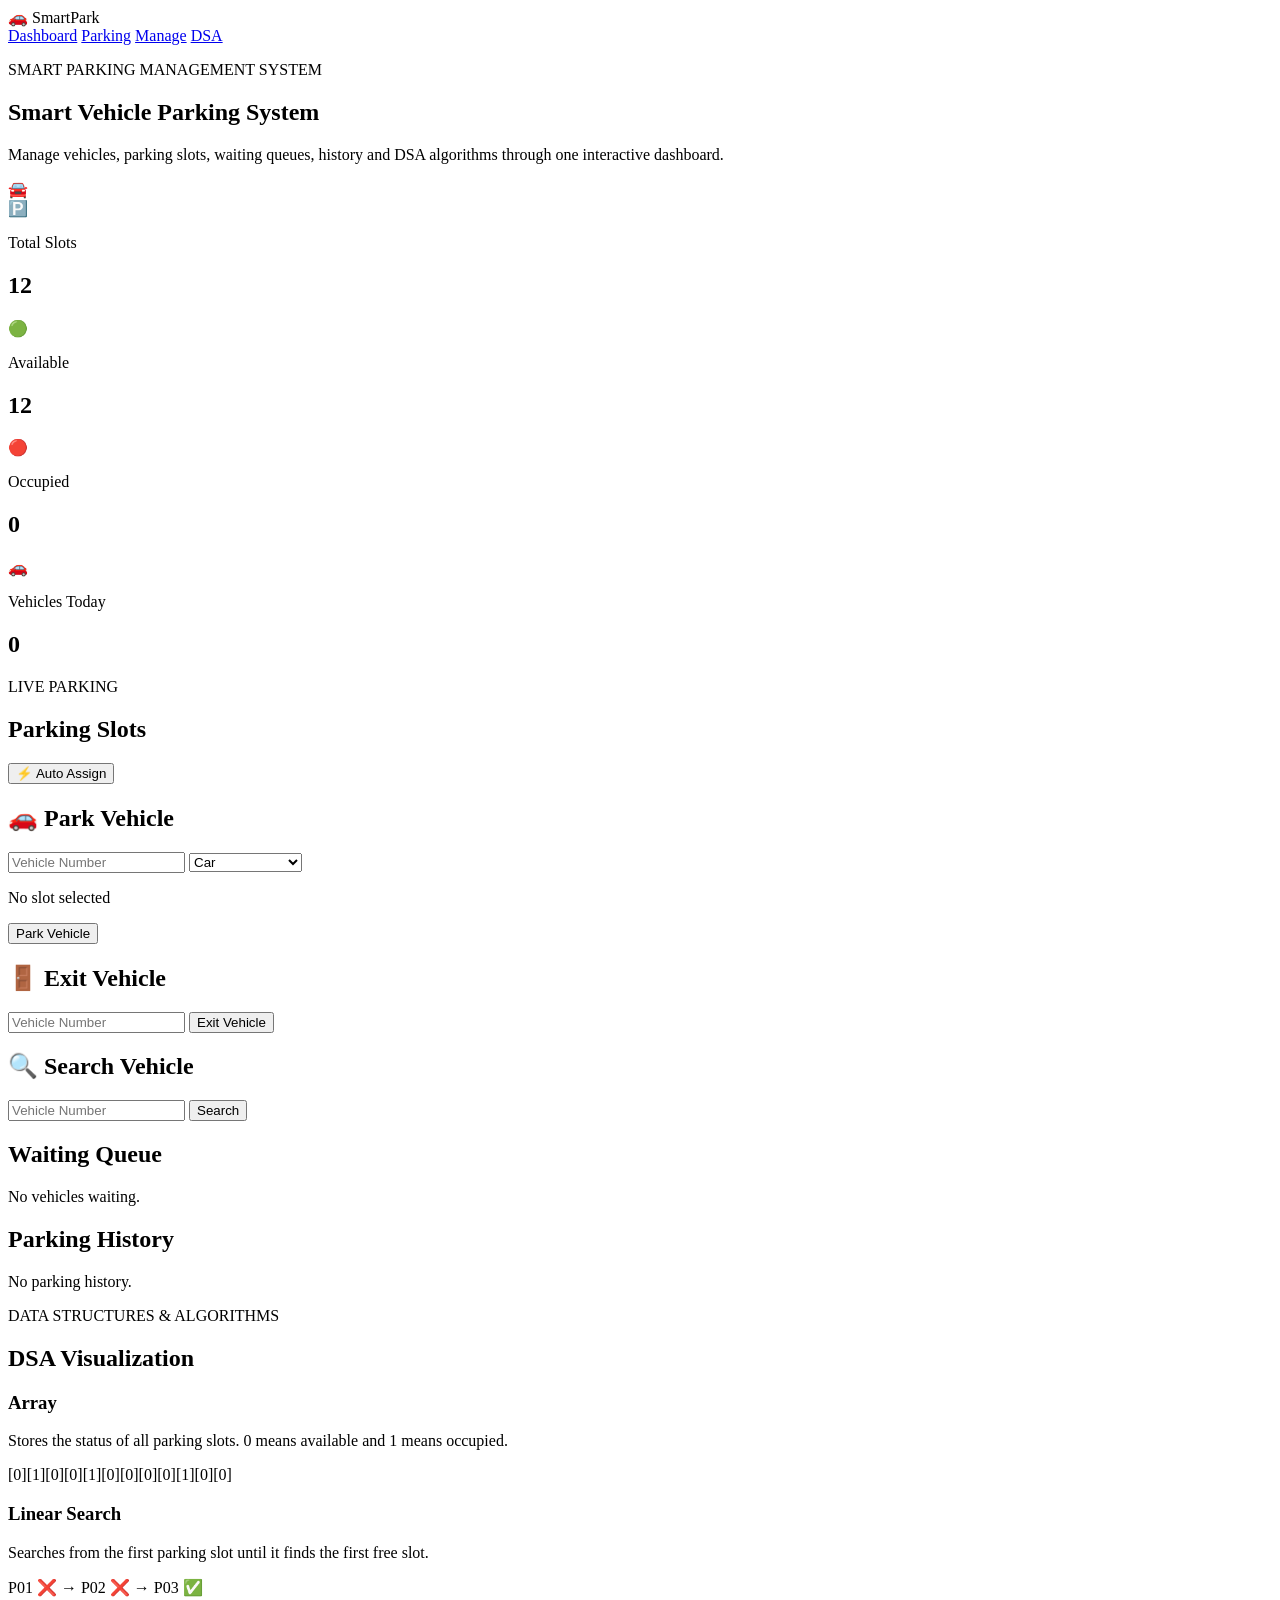
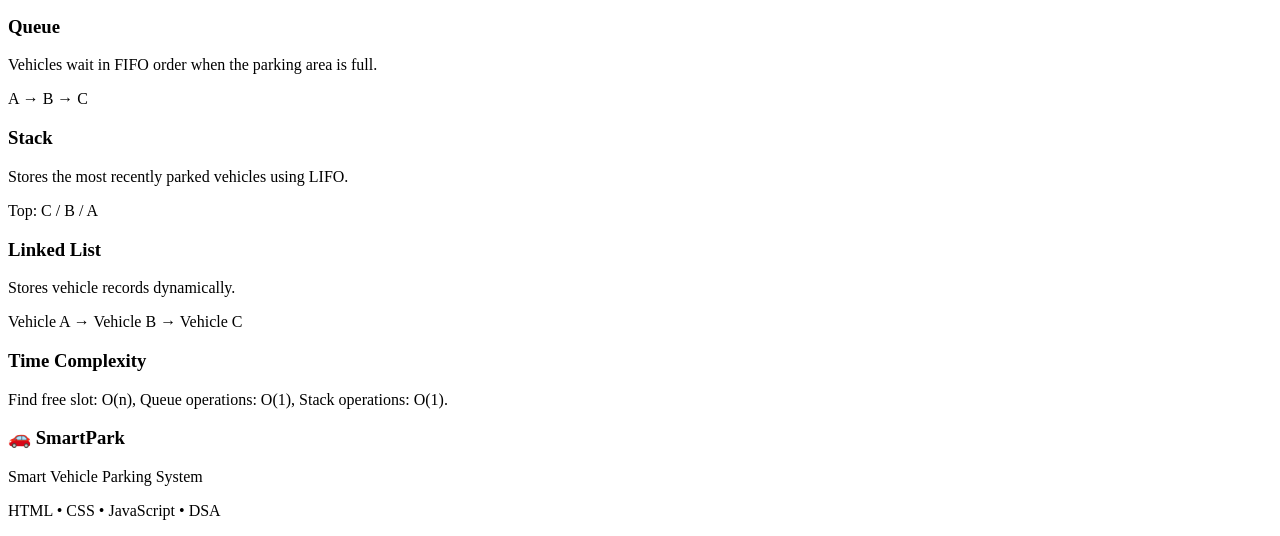
==== Smart_Vehical_Parking_System/index.html @ 13ca7567 "Add HTML" ====
<!DOCTYPE html>
<html lang="en">
<head>
    <meta charset="UTF-8">
    <meta name="viewport" content="width=device-width, initial-scale=1.0">
    <title>Smart Vehicle Parking System</title>
    <link rel="stylesheet" href="../CSS/Style.css">
</head>
<body>

<header>
    <div class="logo">🚗 SmartPark</div>
    <nav>
        <a href="#dashboard">Dashboard</a>
        <a href="#parking">Parking</a>
        <a href="#manage">Manage</a>
        <a href="#dsa">DSA</a>
    </nav>
</header>

<section class="hero" id="dashboard">
    <div>
        <p class="tag">SMART PARKING MANAGEMENT SYSTEM</p>
        <h1>Smart Vehicle <span>Parking System</span></h1>
        <p>Manage vehicles, parking slots, waiting queues, history and DSA algorithms through one interactive dashboard.</p>
    </div>
    <div class="hero-car">🚘</div>
</section>

<section class="stats">
    <div class="stat">
        <span>🅿️</span>
        <div><p>Total Slots</p><h2 id="totalSlots">12</h2></div>
    </div>
    <div class="stat">
        <span>🟢</span>
        <div><p>Available</p><h2 id="availableSlots">12</h2></div>
    </div>
    <div class="stat">
        <span>🔴</span>
        <div><p>Occupied</p><h2 id="occupiedSlots">0</h2></div>
    </div>
    <div class="stat">
        <span>🚗</span>
        <div><p>Vehicles Today</p><h2 id="vehicleCount">0</h2></div>
    </div>
</section>

<section id="parking" class="section">
    <div class="section-head">
        <div>
            <p class="tag">LIVE PARKING</p>
            <h2>Parking Slots</h2>
        </div>
        <button onclick="autoAssign()">⚡ Auto Assign</button>
    </div>

    <div id="parkingGrid" class="parking-grid"></div>
</section>

<section id="manage" class="manage">

    <div class="card">
        <h2>🚗 Park Vehicle</h2>
        <input id="vehicleNumber" placeholder="Vehicle Number">
        <select id="vehicleType">
            <option>Car</option>
            <option>Bike</option>
            <option>Electric Vehicle</option>
        </select>
        <p id="selectedSlot">No slot selected</p>
        <button onclick="parkVehicle()">Park Vehicle</button>
    </div>

    <div class="card">
        <h2>🚪 Exit Vehicle</h2>
        <input id="exitVehicleNumber" placeholder="Vehicle Number">
        <button onclick="exitVehicle()">Exit Vehicle</button>
    </div>

    <div class="card">
        <h2>🔍 Search Vehicle</h2>
        <input id="searchVehicleNumber" placeholder="Vehicle Number">
        <button onclick="searchVehicle()">Search</button>
        <p id="searchResult"></p>
    </div>

</section>

<section class="section">
    <h2>Waiting Queue</h2>
    <div id="waitingQueue" class="list-box">No vehicles waiting.</div>
</section>

<section class="section">
    <h2>Parking History</h2>
    <div id="history" class="list-box">No parking history.</div>
</section>

<section id="dsa" class="section">
    <p class="tag">DATA STRUCTURES & ALGORITHMS</p>
    <h2>DSA Visualization</h2>

    <div class="dsa-grid">

        <div class="dsa-card">
            <h3>Array</h3>
            <p>Stores the status of all parking slots. 0 means available and 1 means occupied.</p>
            <div class="visual">[0][1][0][0][1][0][0][0][0][1][0][0]</div>
        </div>

        <div class="dsa-card">
            <h3>Linear Search</h3>
            <p>Searches from the first parking slot until it finds the first free slot.</p>
            <div class="visual">P01 ❌ → P02 ❌ → P03 ✅</div>
        </div>

        <div class="dsa-card">
            <h3>Queue</h3>
            <p>Vehicles wait in FIFO order when the parking area is full.</p>
            <div class="visual">A → B → C</div>
        </div>

        <div class="dsa-card">
            <h3>Stack</h3>
            <p>Stores the most recently parked vehicles using LIFO.</p>
            <div class="visual">Top: C / B / A</div>
        </div>

        <div class="dsa-card">
            <h3>Linked List</h3>
            <p>Stores vehicle records dynamically.</p>
            <div class="visual">Vehicle A → Vehicle B → Vehicle C</div>
        </div>

        <div class="dsa-card">
            <h3>Time Complexity</h3>
            <p>Find free slot: O(n), Queue operations: O(1), Stack operations: O(1).</p>
        </div>

    </div>
</section>

<footer>
    <h3>🚗 SmartPark</h3>
    <p>Smart Vehicle Parking System</p>
    <p>HTML • CSS • JavaScript • DSA </p>
</footer>

<script src="../JS/Script.js"></script>
</body>
</html>
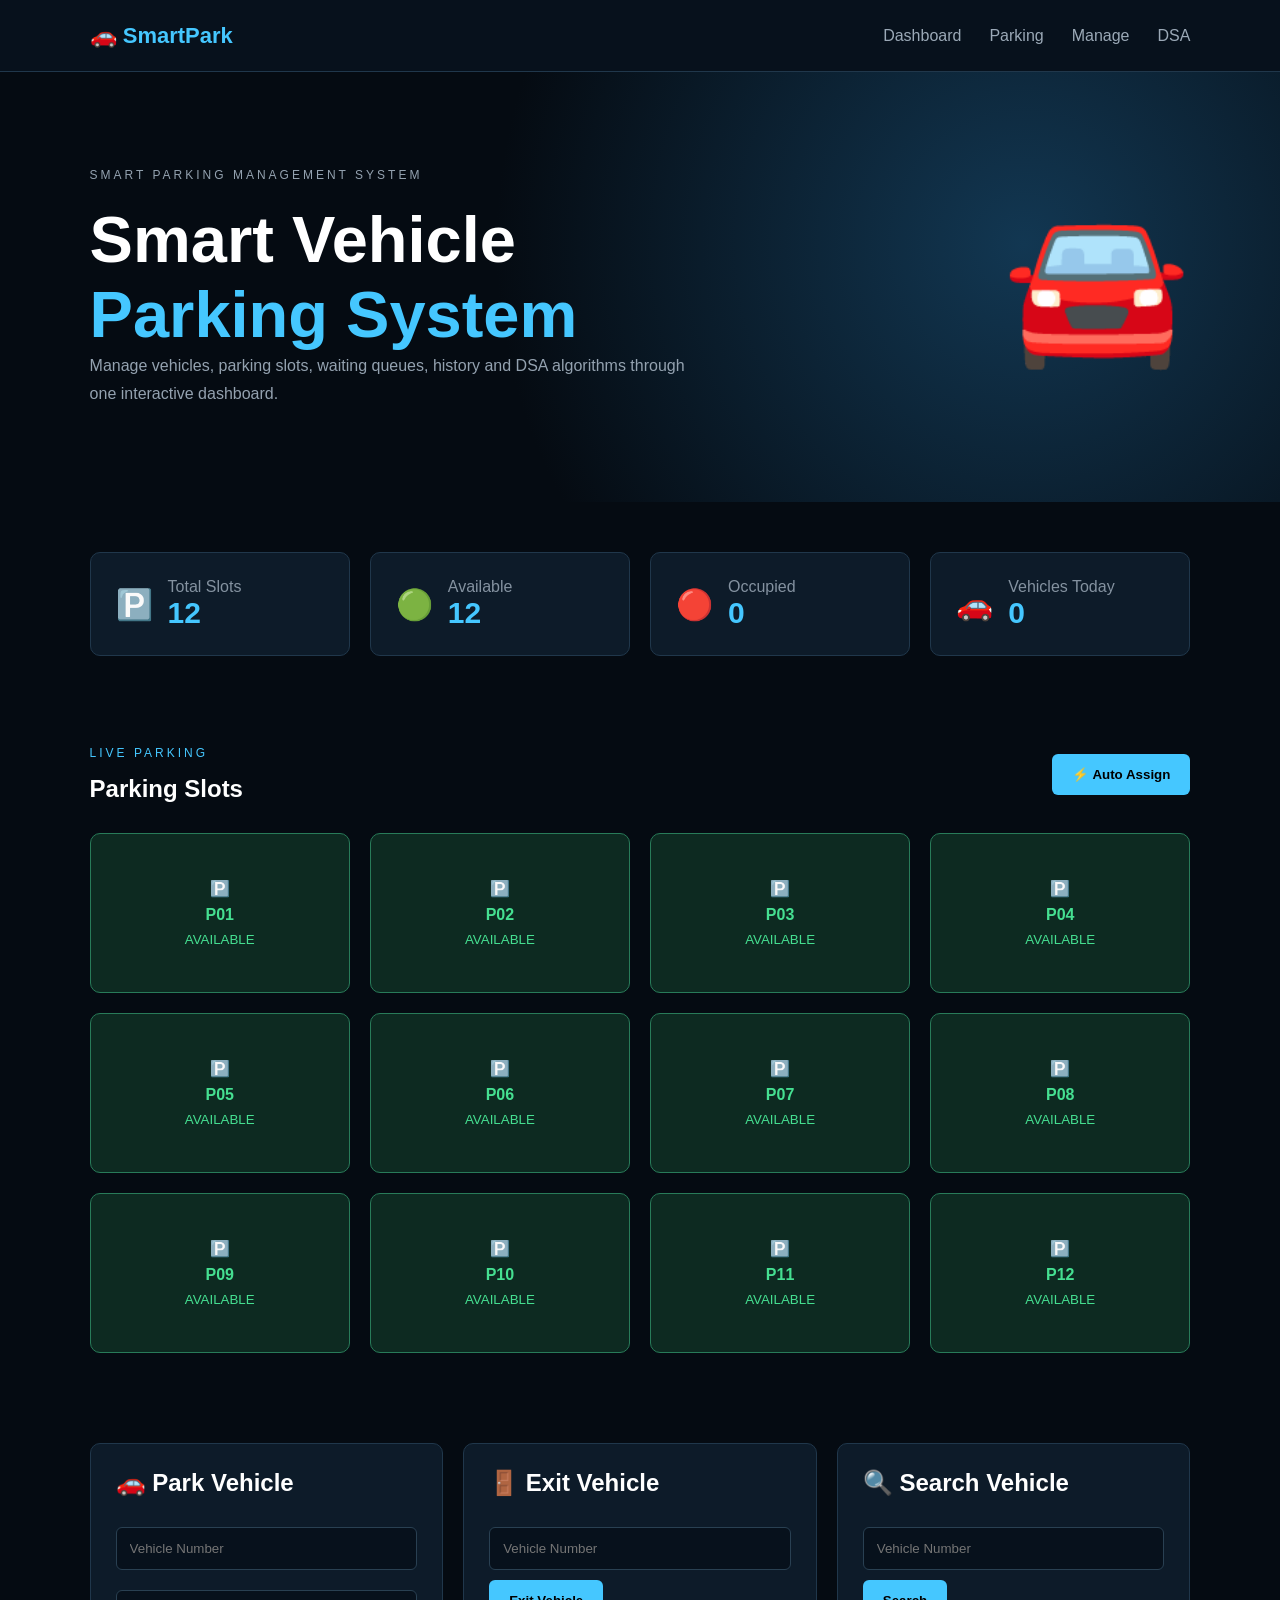
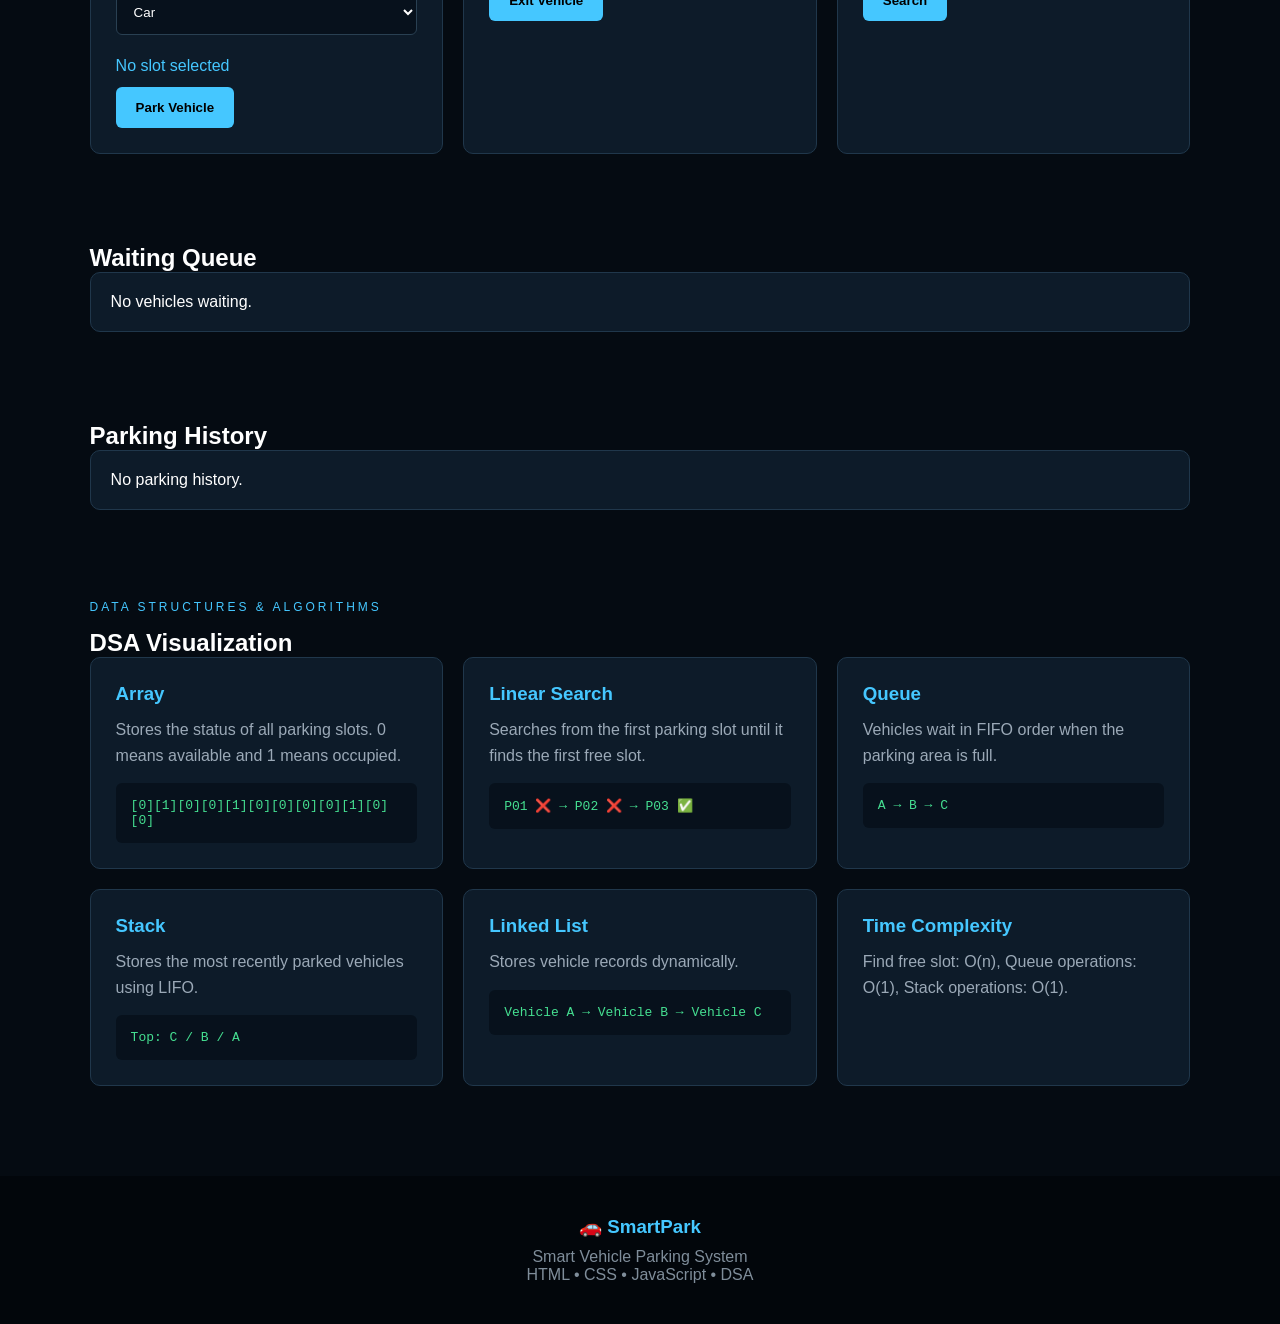
==== commit 9e566aea: "Add changes" ====
--- a/Smart_Vehical_Parking_System/index.html
+++ b/Smart_Vehical_Parking_System/index.html
@@ -4,7 +4,7 @@
     <meta charset="UTF-8">
     <meta name="viewport" content="width=device-width, initial-scale=1.0">
     <title>Smart Vehicle Parking System</title>
-    <link rel="stylesheet" href="../CSS/Style.css">
+    <link rel="stylesheet" href="/Smart_Vehical_Parking_System/Style.css">
 </head>
 <body>
 
@@ -147,6 +147,6 @@
     <p>HTML • CSS • JavaScript • DSA </p>
 </footer>
 
-<script src="../JS/Script.js"></script>
+<script src="/Smart_Vehical_Parking_System/Script.js"></script>
 </body>
 </html>
--- a/Smart_Vehical_Parking_System/Style.css
+++ b/Smart_Vehical_Parking_System/Style.css
@@ -0,0 +1,41 @@
+*{margin:0;padding:0;box-sizing:border-box}
+html{scroll-behavior:smooth}
+body{font-family:Arial;background:#050b12;color:white}
+header{height:72px;padding:0 7%;display:flex;align-items:center;justify-content:space-between;background:#07111c;position:sticky;top:0;z-index:10;border-bottom:1px solid #20374b}
+.logo{font-size:22px;font-weight:bold;color:#45c7ff}
+nav{display:flex;gap:28px}
+nav a{color:#9ba9b7;text-decoration:none}
+nav a:hover{color:#45c7ff}
+.hero{min-height:430px;padding:80px 7%;display:flex;align-items:center;justify-content:space-between;background:radial-gradient(circle at 80% 40%,#123752,#050b12 50%)}
+.hero h1{font-size:65px;max-width:700px}
+.hero h1 span{display:block;color:#45c7ff}
+.hero p{max-width:600px;color:#94a2b0;line-height:1.8}
+.tag{color:#45c7ff;font-size:12px;letter-spacing:3px;margin-bottom:15px}
+.hero-car{font-size:150px;animation:float 3s infinite}
+@keyframes float{50%{transform:translateY(-15px)}}
+.stats{width:86%;margin:50px auto;display:grid;grid-template-columns:repeat(4,1fr);gap:20px}
+.stat,.card,.dsa-card{background:#0d1b29;border:1px solid #20374b;border-radius:10px;padding:25px}
+.stat{display:flex;gap:15px;align-items:center}
+.stat span{font-size:30px}
+.stat p{color:#8492a0}
+.stat h2{font-size:30px;color:#45c7ff}
+.section{width:86%;margin:90px auto}
+.section-head{display:flex;justify-content:space-between;align-items:center;margin-bottom:30px}
+button{background:#45c7ff;border:none;padding:13px 20px;border-radius:6px;font-weight:bold;cursor:pointer}
+.parking-grid{display:grid;grid-template-columns:repeat(4,1fr);gap:20px}
+.slot{height:160px;border-radius:10px;display:flex;flex-direction:column;align-items:center;justify-content:center;gap:8px}
+.free{background:#0d2a21;border:1px solid #287b59;color:#45df91;cursor:pointer}
+.busy{background:#2b1519;border:1px solid #823944;color:#ff6374}
+.manage{width:86%;margin:auto;display:grid;grid-template-columns:repeat(3,1fr);gap:20px}
+.card h2{margin-bottom:20px}
+input,select{width:100%;padding:13px;margin:10px 0;background:#07111c;color:white;border:1px solid #294052;border-radius:6px}
+.card p{margin:12px 0;color:#45c7ff}
+.list-box{background:#0d1b29;border:1px solid #20374b;padding:20px;border-radius:10px;min-height:60px}
+.dsa-grid{display:grid;grid-template-columns:repeat(3,1fr);gap:20px}
+.dsa-card h3{color:#45c7ff;margin-bottom:12px}
+.dsa-card p{color:#9ba9b7;line-height:1.6}
+.visual{margin-top:15px;background:#07111c;padding:15px;border-radius:6px;color:#45df91;font-family:monospace}
+footer{text-align:center;background:#02060b;padding:40px;margin-top:80px;color:#7f8d9a}
+footer h3{color:#45c7ff;margin-bottom:10px}
+@media(max-width:900px){.stats,.manage,.dsa-grid{grid-template-columns:repeat(2,1fr)}.hero-car{display:none}}
+@media(max-width:600px){header{height:auto;padding:20px;flex-direction:column;gap:15px}.stats,.manage,.parking-grid,.dsa-grid{grid-template-columns:1fr}.hero h1{font-size:45px}}
